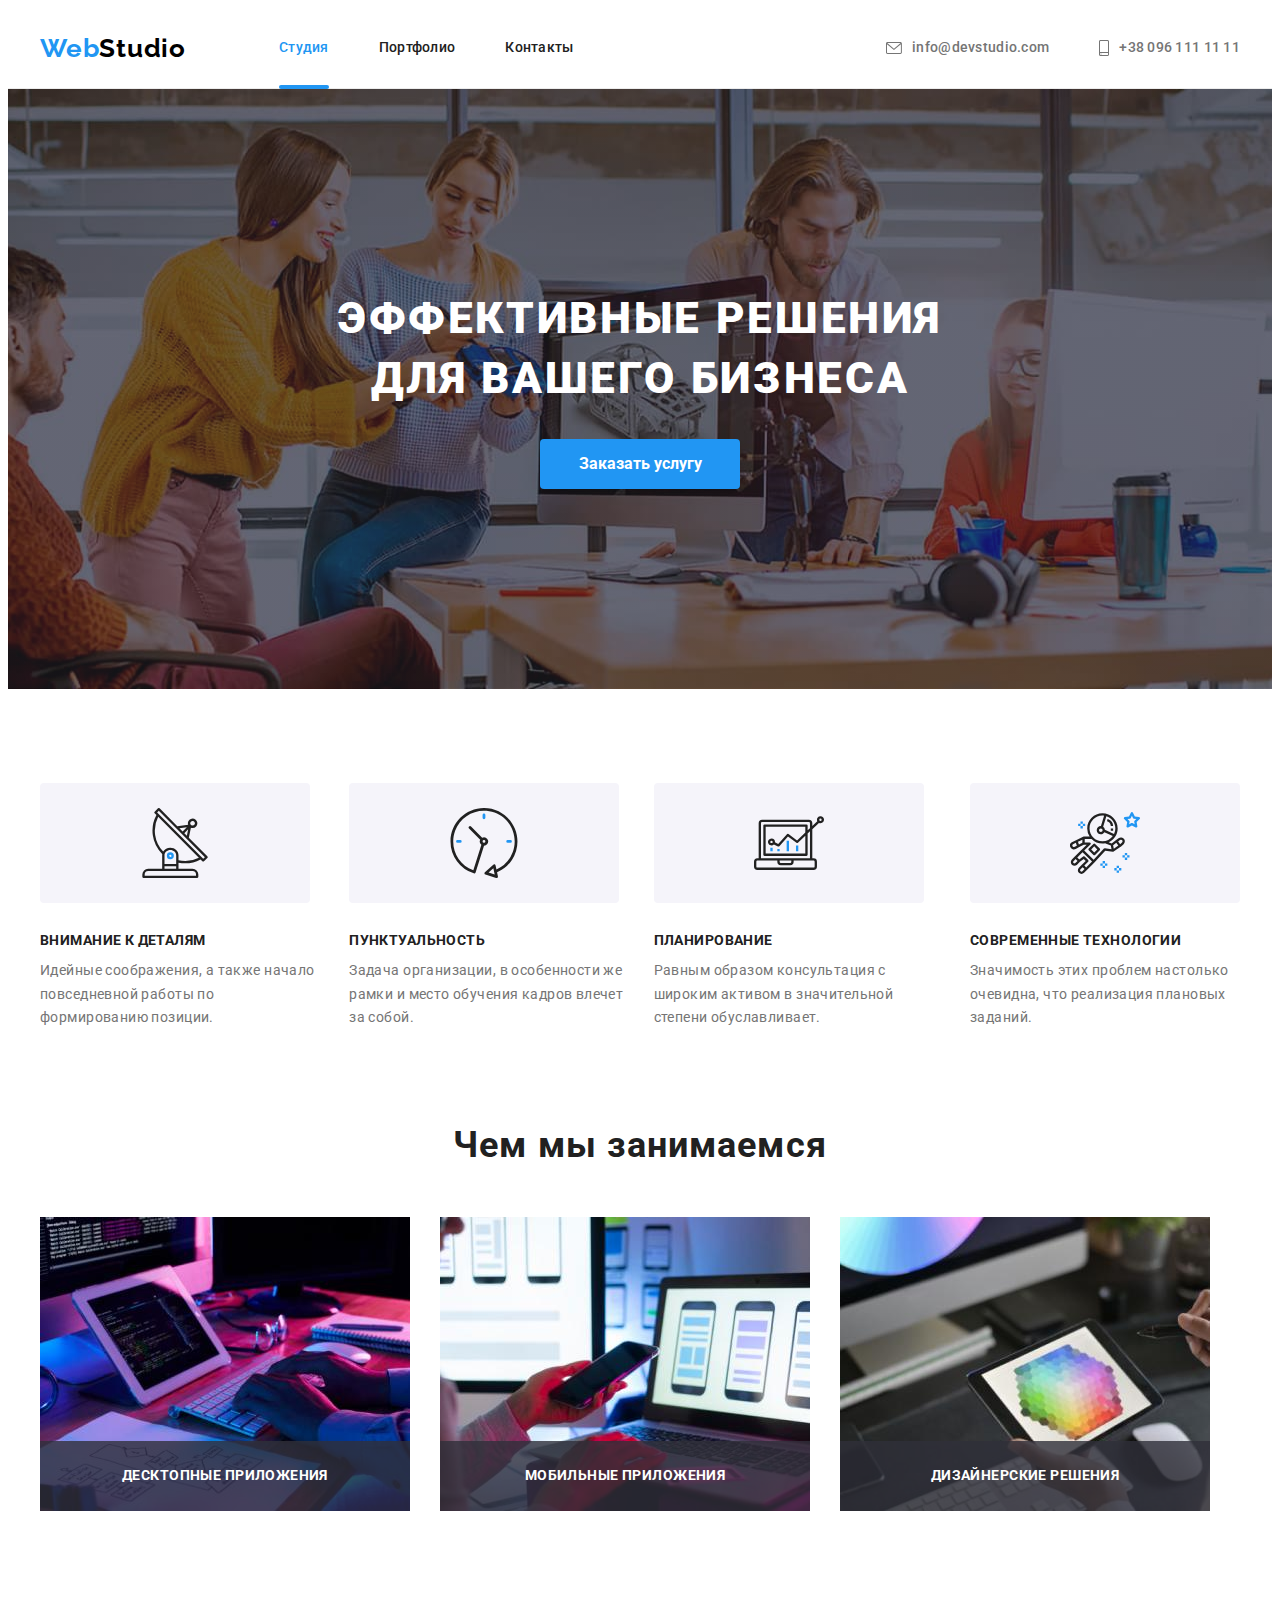
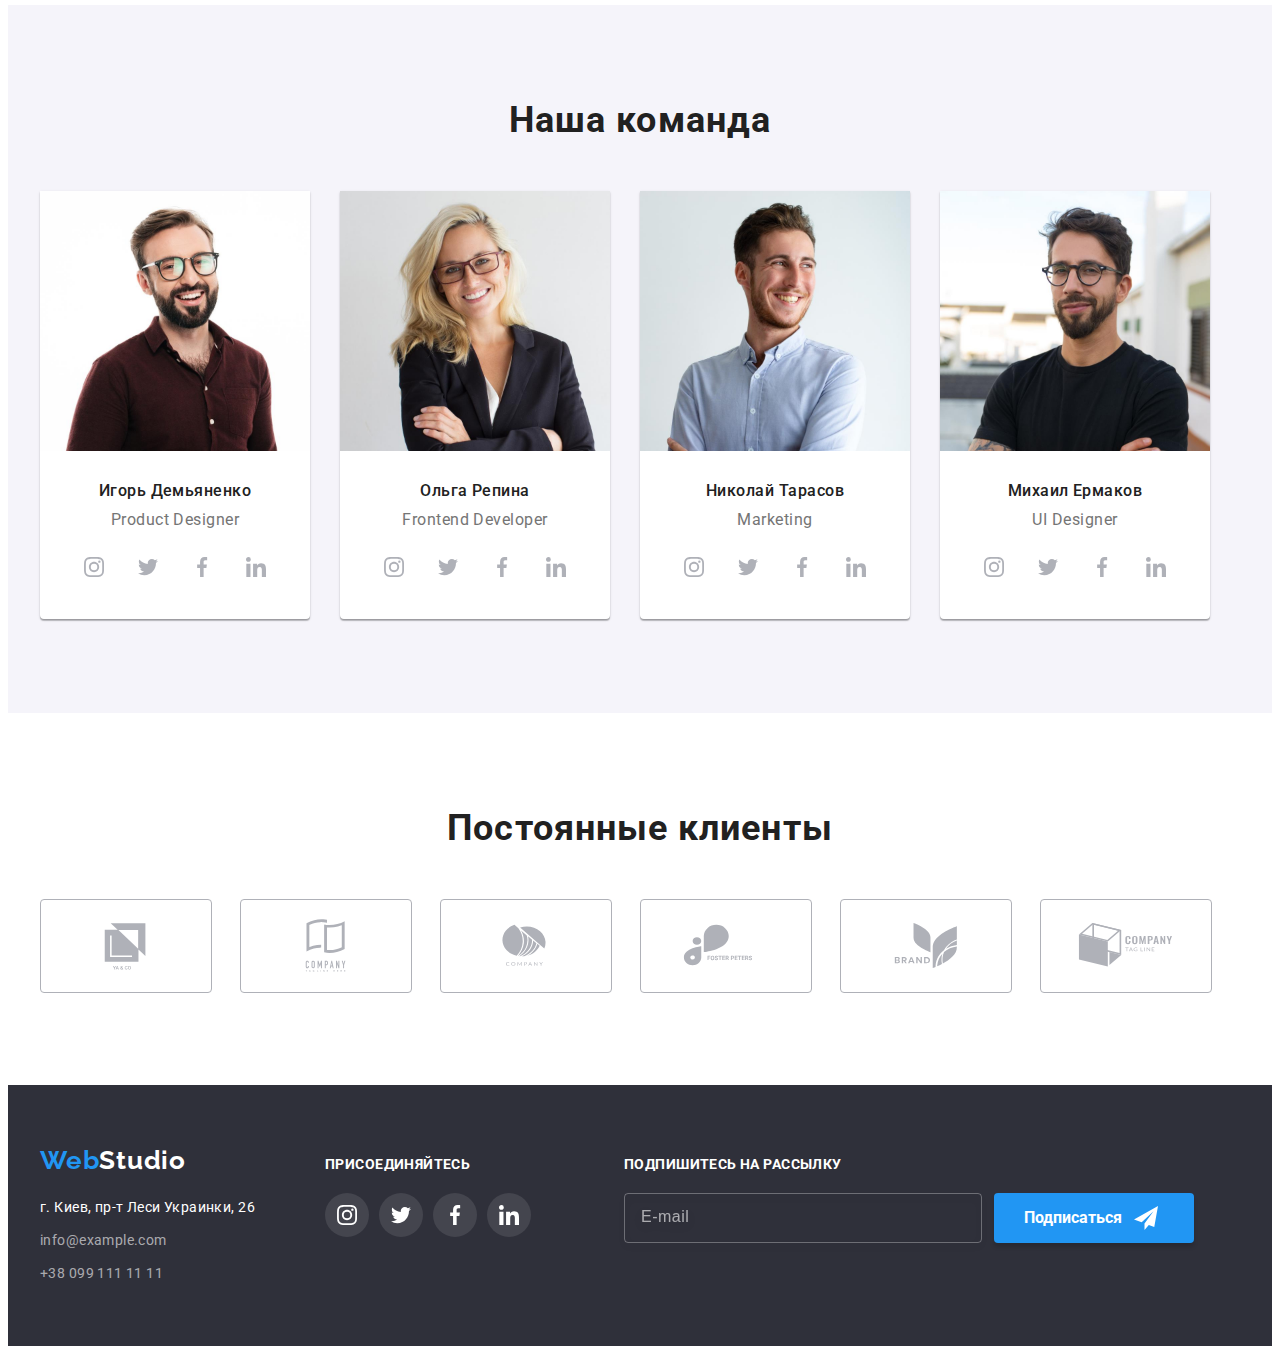
==== index.html @ adb5e0b7 "modal" ====
<!DOCTYPE html>
<html lang="ru">
<head>
    <meta charset="UTF-8">
    <meta http-equiv="X-UA-Compatible" content="IE=edge">
    <meta name="viewport" content="width=, initial-scale=1.0">
    <title>index</title>
    <link rel="preconnect" href="https://fonts.googleapis.com">
<link rel="preconnect" href="https://fonts.gstatic.com" crossorigin>
<link href="https://fonts.googleapis.com/css2?family=Raleway:wght@700&family=Roboto:wght@400;500;700;900&display=swap" rel="stylesheet">
<link rel="stylesheet" href="https://cdnjs.cloudflare.com/ajax/libs/modern-normalize/1.1.0/modern-normalize.min.css"        integrity="sha512-wpPYUAdjBVSE4KJnH1VR1HeZfpl1ub8YT/NKx4PuQ5NmX2tKuGu6U/JRp5y+Y8XG2tV+wKQpNHVUX03MfMFn9Q=="        crossorigin="anonymous" referrerpolicy="no-referrer" />  
<link rel="stylesheet" href="./css/style.css">
</head>
<body>
    <header class="header">
        <div class="container header-container"> 
        <nav class="header-nav">
             <a class="logo" lang="en" href="./index.html"><span class="logo-part">Web</span>Studio</a>
            <ul class="header-list">
                <li class="header-item"> <a href="" class="header-link current">Студия</a></li>
                <li class="header-item"> <a href="./portfolio.html" class="header-link">Портфолио</a></li>
                <li class="header-item"> <a href="" class="header-link">Контакты</a></li>
            </ul>
            </nav>
            <ul class="contact-list">
                <li class="contanct-item"> <a href="mailto:info@devstudio.com" class="header-tel-link">info@devstudio.com
                    <svg class="envelope">
                        <use href="./images/icons.svg#icon-envelope"></use>
                    </svg>
                </a></li>
                <li class="contanct-item"><a href="tel:+380961111111" class="header-tel-link">+38 096 111 11 11
                    <svg class="smartphone">
                        <use href="./images/icons.svg#icon-smartphone"></use>
                    </svg>
                </a></li>
            </ul>
            </div>
        
         </header>
    
    <main>
        <!-- Шапка -->
      
   
        <section class="hero">
            <div class="container">
        <h1 class="hero-title">Эффективные решения для вашего бизнеса</h1>
        <button type="button" class="button" data-modal-open>Заказать услугу</button>
        </div>
    </section>

    <!-- Наши преимущества -->

    <section class="section">
        <div class="container">
        <h2 class="benefits-title visually-hidden">Наши преимущества</h2>
        <ul class="benefits-list">
            <li class="benefits-item"> 
                <a href="" class="benefits-link"><svg class="benefits-svg">
                <use href="./images/icons.svg#icon-antenna"></use>
            </svg></a>
                 
                <h3 class="benefits-title">Внимание к деталям</h3> 
                <p class="benefits-text">Идейные соображения, а также начало повседневной работы по формированию позиции.</p>
            </li>
            <li class="benefits-item"> 
                  <a href="" class="benefits-link"><svg class="benefits-svg">
                <use href="./images/icons.svg#icon-clock"></use>
            </svg></a>
                <h3 class="benefits-title">Пунктуальность</h3> 
                <p  class="benefits-text">Задача организации, в особенности же рамки и место обучения кадров влечет за собой.</p>
            </li>
            <li class="benefits-item"> 
                  <a href="" class="benefits-link"><svg class="benefits-svg">
                <use href="./images/icons.svg#icon-diagram"></use>
            </svg></a>
                <h3 class="benefits-title">Планирование</h3> 
                <p class="benefits-text">Равным образом консультация с широким активом в значительной степени обуславливает.</p>
            </li>
            <li class="benefits-item"> 
                 <a href="" class="benefits-link"><svg class="benefits-svg">
                <use href="./images/icons.svg#icon-astronaut"></use>
            </svg></a>
                <h3 class="benefits-title">Современные технологии</h3>
                 <p class="benefits-text">Значимость этих проблем настолько очевидна, что реализация плановых заданий.</p>
            </li>
        </ul>
        </div>
    </section>

    <!-- Чем мы занимаемся -->

    <section class="section about-section">
        <div class="container">
        <h2 class="about-title">Чем мы занимаемся</h2>
        <ul class="about-list">
            <li class="about-item"> <img src="./images/about-us.jpg" alt="О нас" width="370">
            <div class="about-inf">
                <p class="about-us">Десктопные приложения</p>

            </div>
        </li>
            <li class="about-item"> <img src="./images/about-us-1.jpg" alt="О нас" width="370">
            <div class="about-inf">
                <p class="about-us">Мобильные приложения</p>

            </div>
        </li>
            <li class="about-item"> <img src="./images/about-us-2.jpg" alt="О нас" width="370">
            <div class="about-inf">
                <p class="about-us">Дизайнерские решения</p>

            </div>
        </li>
        </ul>
        </div>

    </section>

    <!-- Наша команда -->
    
    <section class="section person-section">
        <div class="container">
        <h2 class="person-title">Наша команда</h2>
        <ul class="person-list">
            <li class="person-item"> <img src="./images/product-designer.jpg" alt="Product Designer" width="270">
               <div class="person"> <h3 class="person-short-title">Игорь Демьяненко</h3>
                <p class="person-text" lang="en">Product Designer</p> 
            <ul class="person-social-list">

                <li class="social-item">
                    <a href="" class="person-link soc-link">
                        <svg class="person-svg">
                            <use href="./images/icons.svg#icon-instagram">

                            </use>
                        </svg>
                    </a>
                    
                </li>
                <li class="social-item">
                    <a href="" class="person-link soc-link">
                        <svg class="person-svg">
                            <use href="./images/icons.svg#icon-twitter">

                            </use>
                        </svg>
                    </a>
                    
                </li>
                <li class="social-item">
                    <a href="" class="person-link soc-link">
                        <svg class="person-svg">
                            <use href="./images/icons.svg#icon-facebook">

                            </use>
                        </svg>
                    </a>
                    
                </li>
                <li class="social-item">
                    <a href="" class="person-link soc-link">
                        <svg class="person-svg">
                            <use href="./images/icons.svg#icon-linkedin">

                            </use>
                        </svg>
                    </a>
                    
                </li>
                
            </ul></div>
            </li>

            <li class="person-item"> <img src="./images/frontend-developer.jpg" alt="Frontend Developer" width="270"> 
            <div class="person"><h3 class="person-short-title">Ольга Репина</h3> 
            <p class="person-text" lang="en">Frontend Developer</p>
        <ul class="person-social-list">

                <li class="social-item">
                    <a href="" class="person-link soc-link">
                        <svg class="person-svg">
                            <use href="./images/icons.svg#icon-instagram">

                            </use>
                        </svg>
                    </a>
                    
                </li>
                <li class="social-item">
                    <a href="" class="person-link soc-link">
                        <svg class="person-svg">
                            <use href="./images/icons.svg#icon-twitter">

                            </use>
                        </svg>
                    </a>
                    
                </li>
                <li class="social-item">
                    <a href="" class="person-link soc-link">
                        <svg class="person-svg">
                            <use href="./images/icons.svg#icon-facebook">

                            </use>
                        </svg>
                    </a>
                    
                </li>
                <li class="social-item">
                    <a href="" class="person-link soc-link">
                        <svg class="person-svg">
                            <use href="./images/icons.svg#icon-linkedin">

                            </use>
                        </svg>
                    </a>
                    
                </li>
                
            </ul> </div>
        </li>

            <li class="person-item"> <img src="./images/marketing.jpg" alt="Marketing" width="270"> 
            <div class="person"><h3 class="person-short-title">Николай Тарасов</h3> 
            <p class="person-text" lang="en">Marketing</p>
        <ul class="person-social-list">

                <li class="social-item">
                    <a href="" class="person-link soc-link">
                        <svg class="person-svg">
                            <use href="./images/icons.svg#icon-instagram">

                            </use>
                        </svg>
                    </a>
                    
                </li>
                <li class="social-item">
                    <a href="" class="person-link soc-link">
                        <svg class="person-svg">
                            <use href="./images/icons.svg#icon-twitter">

                            </use>
                        </svg>
                    </a>
                    
                </li>
                <li class="social-item">
                    <a href="" class="person-link soc-link">
                        <svg class="person-svg">
                            <use href="./images/icons.svg#icon-facebook">

                            </use>
                        </svg>
                    </a>
                    
                </li>
                <li class="social-item">
                    <a href="" class="person-link soc-link">
                        <svg class="person-svg">
                            <use href="./images/icons.svg#icon-linkedin">

                            </use>
                        </svg>
                    </a>
                    
                </li>
                
            </ul> </div>
        </li>

            <li class="person-item"> <img src="./images/ui-designer.jpg" alt="UI Designer" width="270"> 
            <div class="person"><h3 class="person-short-title">Михаил Ермаков</h3> 
            <p class="person-text" lang="en">UI Designer</p>
        <ul class="person-social-list">

                <li class="social-item">
                    <a href="" class="person-link soc-link">
                        <svg class="person-svg">
                            <use href="./images/icons.svg#icon-instagram">

                            </use>
                        </svg>
                    </a>
                    
                </li>
                <li class="social-item">
                    <a href="" class="person-link soc-link">
                        <svg class="person-svg">
                            <use href="./images/icons.svg#icon-twitter">

                            </use>
                        </svg>
                    </a>
                    
                </li>
                <li class="social-item">
                    <a href="" class="person-link soc-link">
                        <svg class="person-svg">
                            <use href="./images/icons.svg#icon-facebook">

                            </use>
                        </svg>
                    </a>
                    
                </li>
                <li class="social-item">
                    <a href="" class="person-link soc-link">
                        <svg class="person-svg">
                            <use href="./images/icons.svg#icon-linkedin">

                            </use>
                        </svg>
                    </a>
                    
                </li>
                
            </ul> </div>
        </li>
        </ul>
        </div>
    </section>

    <section class="section">
        <div class="container">
            <h2 class="clients">Постоянные клиенты</h2>
            <ul class="clients-item">
                <li class="clients-list">
                    <a href="" class="clients-link">
                        <svg class="clients-svg">
                            <use href="./images/icons.svg#icon-yaco"></use>
                        </svg>
                    </a>
                </li>
                <li class="clients-list">
                    <a href="" class="clients-link">
                        <svg class="clients-svg">
                            <use href="./images/icons.svg#icon-tagline"></use>
                        </svg>
                    </a>
                </li>
                <li class="clients-list">
                    <a href="" class="clients-link">
                        <svg class="clients-svg">
                            <use href="./images/icons.svg#icon-company"></use>
                        </svg>
                    </a>
                </li>
                <li class="clients-list">
                    <a href="" class="clients-link">
                        <svg class="clients-svg">
                            <use href="./images/icons.svg#icon-foster"></use>
                        </svg>
                    </a>
                </li>
                <li class="clients-list">
                    <a href="" class="clients-link">
                        <svg class="clients-svg">
                            <use href="./images/icons.svg#icon-brand"></use>
                        </svg>
                    </a>
                </li>
                <li class="clients-list">
                    <a href="" class="clients-link">
                        <svg class="clients-svg">
                            <use href="./images/icons.svg#icon-tag"></use>
                        </svg>
                    </a>
                </li>
            </ul>
        </div>

    </section>
    
    </main>

    <!-- Подвал -->
    <footer class="futer-container">
        <div class="container footer">
            <div>
        <a  class="footer-logo" lang="en" href="./index.html"><span class="logo-part">Web</span>Studio</a>
        <address>
        <ul class="footer-list">
            <li class="footer-item"><a class="footer-link"  href="https://goo.gl/maps/SvThSGCtMQvm39Th7" target="_blank" rel="noopener noreferrer"><span class="address-link"> г. Киев, пр-т Леси Украинки, 26 </span></a> </li>
            <li class="footer-item"><a class="footer-link" href="mailto:info@example.com"> info@example.com</a></li>
            <li class="footer-item"><a class="footer-link" href="tel:+380991111111">+38 099 111 11 11</a></li>
        </ul>
        </address>
        </div>
        <div class="footer-block">
        <h2 class="footer-title">присоединяйтесь</h2>
        <ul class="footer-soc">
            <li class="social-item">
                    <a href="" class="footer-soc-link soc-link">
                        <svg class="footer-svg">
                            <use href="./images/icons.svg#icon-instagram">

                            </use>
                        </svg>
                    </a>
                    
                </li>
                <li class="social-item">
                    <a href="" class="footer-soc-link soc-link">
                        <svg class="footer-svg">
                            <use href="./images/icons.svg#icon-twitter">

                            </use>
                        </svg>
                    </a>
                    
                </li>
                <li class="social-item">
                    <a href="" class="footer-soc-link soc-link">
                        <svg class="footer-svg">
                            <use href="./images/icons.svg#icon-facebook">

                            </use>
                        </svg>
                    </a>
                    
                </li>
                <li class="social-item">
                    <a href="" class="footer-soc-link soc-link">
                        <svg class="footer-svg">
                            <use href="./images/icons.svg#icon-linkedin">

                            </use>
                        </svg>
                    </a>
                    
                </li>
                
            </ul>
        </div>
            
            <form action="#" class="footer-form">
               
                <h3 class="footer-title">Подпишитесь на рассылку</h3>
                
            <div class="subscribe">
                <input type="email" name="email" placeholder="E-mail" class="subscribe-input">
        
            <button type="submit" class="button subscribe-btn">Подписаться
                <svg class="subscribe-svg">
                    <use href="images/icons.svg#icon-send"></use>
                </svg>
            </button></div>
            
            
            </form>
        
    </div>
          
    </footer>

    <div class="backdrop is-hidden" data-modal>
        <div class="modal">
            <button class="modal-button" data-modal-close> 
                <svg width="18" height="18">
                    <use href="./images/icons.svg#icon-close-black"></use>
                </svg>
            </button>

        <form action="#" class="form">

            <b class="modal-title">Оставьте свои данные, мы вам перезвоним</b>

            <div class="form-field">
                <label for="name" class="modal-lable">Имя</label>
                <div class="modal-svg">
            <input type="text" name="name" id="name" class="modal-input">
                <svg class="modal-svg-icon" width="18" heigth="18">
                    <use href="./images/icons.svg#person-black"></use>
                </svg>
                </div>

        </div>

            <div class="form-field">
                <label for="tel" class="modal-lable">Телефон</label>
                 <div class="modal-svg">
            <input type="tel" name="tel" id="tel" class="modal-input">
            <svg class="modal-svg-icon" width="18" heigth="18">
                    <use href="./images/icons.svg#phone-black"></use>
                    
                </svg>
                </div>
            
        </div>

            <div class="form-field">
                <label for="email" class="modal-lable">Почта</label>
                 <div class="modal-svg">
            <input type="email" name="email" id="email" class="modal-input">
            <svg class="modal-svg-icon" width="18" heigth="18">
                    <use href="./images/icons.svg#email-black"></use>
                </svg>
                </div>
        </div>

            <div class="form-field">
                <label for="comment" class="modal-lable">Комментарий</label>
            <textarea name="comment" id="comment" class="modal-input comment" placeholder="Введите текст"></textarea>
        </div>
            
            <div>
                 <input type="checkbox" name="agreement" id="agreement"  class="checkbox  visually-hidden">
            <label for="agreement" class="agreement"> <span><svg class="check-icon" width="15" heigth="16">
                <use href="./images/icons.svg#icon-check"></use>
            </svg></span> Соглашаюсь с рассылкой и принимаю <a href="" class="modal-link"> Условия договора</a></label>
            </div>

            <button type="submit" class="button modal-btn">Отправить</button>

        </form>

        </div>

    </div>
    <script src="./js/modal.js"></script>
</body>
</html>
---- css/style.css ----
:root {
    --primary-text-color: #757575;
    --title-color: #212121;
    --nav-color: #212121;
    --accent-color:#2196F3;
    --button-alt-color:#F5F4FA;
    --border-color:#ECECEC;
    --social-color:#afb1b8;
    
}
body {
    color: var(--primary-text-color);
    font-family: Roboto,sans-serif;
}
ul {
    list-style: none;
    margin: 0;
    padding: 0;
}

h1,
h2,
h3,
p {
    margin: 0;
}

a {
    text-decoration: none;
}

img {
    display: block;
    max-width: 100%;
    height: auto;
}

.container {
    width: 1200px;
    padding-left: 15px;
    padding-right: 15px;
    margin: 0 auto;
}

.visually-hidden {
    position: absolute;
    white-space: nowrap;
    width: 1px;
    height: 1px;
    overflow: hidden;
    border: 0;
    padding: 0;
    clip: rect(0 0 0 0);
    clip-path: inset(50%);
    margin: -1px;
}



/* header */

header {
    border-bottom: 1px solid var(--border-color);
}

.logo {
    font-family: Raleway;
     font-weight: 700;
     font-size: 26px;
     line-height: 1.19;
     letter-spacing: 0.03em;
     color: #000000;
}

.logo-part {
    color: #2196F3;
}

.logo {
    margin-right: 93px;
}

.header-item {
    margin-right: 50px;
}

.header-item:last-child {
    margin-right: 0;
}

.contanct-item {
    margin-right: 50px;
}

.contanct-item:last-child {
    margin-right: 0;
}

.header-link {
    display: block;
    padding-top: 32px;
    padding-bottom: 32px;

    font-weight: 500;
    font-size: 14px;
    line-height: 1.14;
    letter-spacing: 0.02em;
    color: var(--nav-color);
    transition: color 250ms cubic-bezier(0.4, 0, 0.2, 1);
    position: relative;
     
}

.header-link:focus,
.header-link:hover {
    color: var(--accent-color);
}


.header-tel-link{
    padding-top: 32px;
    padding-bottom: 32px;
  
    font-weight: 500;
    font-size: 14px;
    line-height: 1.14;
    letter-spacing: 0.02em;
    color: var(--primary-text-color);
    flex-direction: row-reverse;
    display: flex;
    align-items: center;
    transition: color 250ms cubic-bezier(0.4, 0, 0.2, 1);
}

.header-tel-link:focus,
.header-tel-link:hover {
    color: var(--accent-color);
}

.envelope {
    width: 16px;
    height: 12px;
    margin-right: 10px;
    fill: currentColor;
}

.smartphone {
    width: 10px;
    height: 16px;
    margin-right: 10px;
    fill: currentColor;
}



.current {
    color: var(--accent-color);
}

.current::after {
    content: "";
    width: 100%;
    height: 4px;
    background-color: var(--accent-color);
    position: absolute;
    border-radius: 2px;
    bottom: -1px;
    left: 0;

}

.header-nav {
    display: flex;
    align-items: center;
}

.header-list {
    display: flex;
}

.contact-list {
    display: flex;
    margin-left: auto;
}

.header-contact {
    margin-left: auto;
}

.header-container {
    align-items: center;
    display: flex;

}

.envelope {
    width: 16px;
    height: 12px;
    margin-right: 10px;
}



/* шапка */

.hero {

    padding: 200px 0;
    text-align: center;
    max-width: 1600px;
    margin-left: auto;
    margin-right: auto;
    background-color: #C4C4C4;
    background-image: linear-gradient(rgba(47, 48, 58, 0.4), 
    rgba(47, 48, 58, 0.4)), 
    url(../images/hero.jpg);
    background-repeat: no-repeat;
    background-position: center;
    background-size: cover;


}


.hero-title {
    margin-bottom: 30px;
    text-align: center;
    width: 696px;
    margin-right: auto;
    margin-left: auto;
    

    font-weight: 900;
    font-size: 44px;
    line-height: 1.36;
    letter-spacing: 0.06em;
    color: #FFFFFF;
    text-transform: uppercase;
    
}

.button {
    min-width: 200px;
    height: 50px;
    padding: 10px 30px;
    border: #2196F3;
    border-radius: 4px;
    cursor: pointer;

    font-family: inherit;
    font-weight: 700;
    font-size: 16px;
    line-height: 1.88;
    color: #FFFFFF;
    background-color: var(--accent-color);
   box-shadow: 0px 4px 4px rgba(0, 0, 0, 0.15);
}


/* Наши преимущества */

.benefits-title {
    margin-bottom: 10px;
    
    font-weight: 700;
    font-size: 14px;
    line-height: 1.14;
    letter-spacing: 0.03em;
    text-transform: uppercase;
    color: var(--title-color);
}

.benefits-text {
    
    font-size: 14px;
    line-height: 1.71;
    letter-spacing: 0.03em;
    color: var(--primary-text-color);
}

.section {
    padding-top: 94px;
    padding-bottom: 94px;
   
}

.benefits-list{
    display: flex;
}

.benefits-item {
    
    margin-right: 30px;
}

.benefits-item:last-child {
    margin-right: 0;
}

.benefits-link {
    width: 270px;
    height: 120px;
    background: #F5F4FA;
    border-radius: 4px;
    display: flex;
    align-items: center;
    justify-content: center;
    margin-bottom: 30px;
}

.benefits-svg {
    width: 70px;
    height: 70px;
}

.benefits-bk {
    width: 270px;
    height: 120px;
    background: #F5F4FA;
    border-radius: 4px;
}

 /* Чем мы занимаемся  */

 .about-list {
     display: flex;
 }

 .about-item {
   
     margin-right: 30px;
     position: relative;
 }

 .about-item:last-child {
     margin-right: 0;
 }

 .about-title {
     text-align: center;
     margin-bottom: 50px;
     margin-top: 0;
     
     font-weight: 700;
     font-size: 36px;
     line-height: 1.17;
     letter-spacing: 0.03em;
     color: var(--title-color);
 }


 .about-section {
     padding-top: 0;
 }

 .about-us {
     font-weight: 700;
     font-size: 14px;
     line-height: 1.14;
     letter-spacing: 0.03em;
     text-transform: uppercase;
     color: #FFFFFF;
 }

.about-inf {
    background-color: rgba(47, 48, 58, 0.8);
    position: absolute;
    height: 70px;
    width: 100%;
    align-items: center;
    justify-content: center;
    display: flex;
    bottom: 0;
    left: 0;

}
 

 /* Наша команда */

 .person {
     padding-bottom: 30px;
     padding-top: 30px;
    
 }

 .person-section {
     background: #F5F4FA;
    
 }
 
 .person-list {
     display: flex;
    

 }

 .person-item {
     margin-right: 30px;
      box-shadow: 0px 1px 3px rgba(0, 0, 0, 0.12),
      0px 1px 1px rgba(0, 0, 0, 0.14),
      0px 2px 1px rgba(0, 0, 0, 0.2);
      border-radius: 0px 0px 4px 4px;
      background-color: #FFFFFF;
 }

 .person-item:last-child {
     margin-right: 0;
 }

 .person-title{
     text-align: center;
     margin-bottom: 50px;
     margin-top: 0;
     

     font-weight: 700;
     font-size: 36px;
     line-height: 1.17;
     letter-spacing: 0.03em;
     color: var(--title-color);
 }

 .person-short-title {
      text-align: center;
      margin-bottom: 10px;

     font-weight: 500;
     font-size: 16px;
     line-height: 1.19;
     letter-spacing: 0.03em;
     color: var(--title-color);
 }

 .person-text {
     text-align: center;

     font-size: 16px;
     line-height: 1.19; 
     letter-spacing: 0.03em;
     margin-bottom: 16px;

 }

 .social-item {
     width: 44px;
     height: 44px;
     
 }

 .social-item + .social-item {
     margin-left: 10px;
 }

 .soc-link {
      width: 100%;
      height: 100%;
      border-radius: 50%;
      display: flex;
      align-items: center;
      justify-content: center;
      

 }
 .person-link {
    
     background-color: #FFFFFF;
     fill: var(--social-color);
        
 }

 .person-link:hover,
 .person-link:focus {
     background-color: var(--accent-color);
 }
  .person-link:hover .person-svg,
  .person-link:focus .person-svg {
     fill: #FFFFFF;
 }

 .person-social-list {
     display: flex;
     justify-content: center;
 }
 .person-svg {
     transition: fill 250ms cubic-bezier(0.4, 0, 0.2, 1),
     background-color 250ms cubic-bezier(0.4, 0, 0.2, 1);
     width: 20px;
     height: 20px;
 }

 /* Кнопки 2 страницы */

 .projeсts-button {
     border: transparent;
     padding: 6px 22px;
     border-radius: 4px;
     cursor: pointer;

     font-family: inherit;
     font-weight: 500;
     font-size: 16px;
     line-height: 1.62;
     letter-spacing: 0.03em;
     color: var(--nav-color);
     background: #F5F4FA;
     transition: color 250ms cubic-bezier(0.4, 0, 0.2, 1),
     background-color 250ms cubic-bezier(0.4, 0, 0.2, 1),
     box-shadow 250ms cubic-bezier(0.4, 0, 0.2, 1);
 }

 .projeсts-button:focus,
 .projeсts-button:hover {
     color: #FFFFFF;
     background-color: var(--accent-color);
     box-shadow: 0px 3px 1px rgba(0, 0, 0, 0.1),
     0px 1px 2px rgba(0, 0, 0, 0.08),
     0px 2px 2px rgba(0, 0, 0, 0.12);

 }

 .projeсts-list {
     display: flex;
     justify-content: center;
     margin-bottom: 50px;
 }

 .projects-item {
     display: block;
     margin-right: 8px;
     
 }

 .projects-item:last-child {
     margin-right: 0;
 }



 /* Примеры работ*/

 .examples {
     display: flex;
     padding-top: 94px;
     padding-bottom: 94px;

 }


 .examples-title {
     margin-bottom: 4px;
     margin-top: 0;

     font-weight: 700;
     font-size: 18px;
     line-height: 2;
     letter-spacing: 0.06em;
     color: var(--title-color);

 }

 .examples-text {
     margin-top: 0;
     margin-bottom: 0;
     font-size: 16px;
     line-height: 1.87;
     letter-spacing: 0.03em;
     color: var(--primary-text-color);

 }

 .examples-list {
     display: flex;
     flex-wrap: wrap;
     margin-right: -30px;
     margin-bottom: -30px;
     
 }

 .examples-item {
     flex-basis: calc(100% / 3 - 30px);
    margin-right: 30px;
    margin-bottom: 30px;
    
 }

 .examples-item:hover .examples-overlay{
     transform: translateY(0);
 }
.examples-link:focus .examples-overlay {
      transform: translateY(0);
      }


 .examples-link {
     display: block;
      transition: box-shadow 250ms cubic-bezier(0.4, 0, 0.2, 1);
 }

 .examples-link:hover,
 .examples-link:focus {
     box-shadow: 0px 1px 1px rgba(0, 0, 0, 0.12),
     0px 4px 4px rgba(0, 0, 0, 0.06),
     1px 4px 6px rgba(0, 0, 0, 0.16);
 }
 .examples-card {
     padding-left: 24px;
     padding-right: 24px;
     padding-top: 20px;
     padding-bottom: 20px;
     border-left: 1px solid var(--border-color);
     border-bottom: 1px solid var(--border-color);
     border-right: 1px solid var(--border-color);
 }

 .examples-link-overlay {
     position: relative;
     overflow: hidden;

 }


 .examples-overlay {
     font-weight: 400;
     font-size: 18px;
     line-height: 1.56;
     letter-spacing: 0.03em;
     color: #FFFFFF;
     background-color: rgba(33, 150, 243, 0.9);
     padding: 63px 24px;
     position: absolute;
     left: 0;
     top: 0;
     height: 100%;
     transform: translateY(100%);
     transition: transform 250ms cubic-bezier(0.4, 0, 0.2, 1);

 }

 /* постоянные клиенты */

.clients {
    font-weight: 700;
    font-size: 36px;
    line-height: 1.17;
    text-align: center;
    letter-spacing: 0.03em;
    color: var(--title-color);
    margin-bottom: 50px;

}

.clients-item {
    display: flex;
}

.clients-svg{
    width: 106px;
    height: 60px;
    fill: var(--social-color);
    transition: fill 250ms cubic-bezier(0.4, 0, 0.2, 1);

}

.clients-list {
    width: 170px;
    height: 92px;
    margin-right: 30px;
}

.clients-list:last-child {
    margin-right: 0;
}

.clients-link {
width: 100%;
height: 100%;
border: 1px solid #AFB1B8;
border-radius: 4px;
display: flex;
align-items: center;
justify-content: center;
transition: border 250ms cubic-bezier(0.4, 0, 0.2, 1);

}


.clients-link:hover,
.clients-link:focus {
    border: 1px solid var(--accent-color);
}

.clients-link:hover .clients-svg,
.clients-link:focus .clients-svg {
    fill: var(--accent-color);
}

 /* footer */

 .futer-container {
     padding-top: 60px;
     padding-bottom: 60px;
    background-color: #2F303A;
    max-width: 1630px;
    margin-left: auto;
    margin-right: auto;
   
    
 }


 .footer-link {
    font-style: normal;
    font-size: 14px;
    line-height: 1.71;
    letter-spacing: 0.03em;
    color: rgba(255, 255, 255, 0.6);
   
 }

 .footer-soc-link {
     background: rgba(255, 255, 255, 0.1);
     fill: #FFFFFF;
     transition: background-color 250ms cubic-bezier(0.4, 0, 0.2, 1);
 }

  .footer-soc-link:hover,
   .footer-soc-link:focus {
       background: var(--accent-color);
   }

 .footer-svg {
     width: 20px;
     height: 20px;
 }

 .footer{
     display: flex;
     align-items: baseline;
 }

 .footer-block {
     margin-left: 70px;
     margin-right: 93px;
 }

 .footer-item {
     margin-bottom: 9px;
 }

 .footer-item:last-child {
     margin-bottom: 0;
 }

 .footer-logo {
     display: block;
     margin-bottom: 20px;
     
 }

 .footer-logo {
     font-family: Raleway;
     font-weight: 700;
     font-size: 26px;
     line-height: 1.19;
     letter-spacing: 0.03em;
     color: #FFFFFF;
 }

 .address-link {
     color: #FFFFFF;
 }

 .footer-soc {
     display: flex;
 }

 .footer-title {
     font-weight: 700;
     font-size: 14px;
     line-height: 1.14;
     letter-spacing: 0.03em;
     text-transform: uppercase;
     color: #FFFFFF;
     margin-bottom: 20px;
 }

 
 .subscribe-input {
    
     width: 358px;
     height: 50px;
     background-color: transparent;
     border: 1px solid rgba(255, 255, 255, 0.3);
     box-sizing: border-box;
     filter: drop-shadow(0px 4px 4px rgba(0, 0, 0, 0.15));
     border-radius: 4px;
     padding: 15px 16px;
     margin-right: 12px;

 }
 

 .subscribe-input::placeholder {
     font-size: 16px;
     line-height: 1.25;
     display: flex;
     align-items: center;
     letter-spacing: 0.03em;
     color: rgba(255, 255, 255, 0.6);
 }

 
 .subscribe-svg {
     width: 24px;
     height: 24px;
     margin-left: 12px;
     
 }
 .subscribe-btn {
     display: flex;
     align-items: center;
 }
 
 .subscribe {
     display: flex;
 }
 

 /* модальное окно */
 
 .backdrop {
     width: 100vw;
     height: 100vh;
     background-color: rgba(0, 0, 0, 0.2);
     position: fixed;
     top: 0;
     left: 0;
     opacity: 1;
     transition: 1250ms cubic-bezier(0.4, 0, 0.2, 1);
     
 }
 
 .backdrop.is-hidden {
     opacity: 0;
     pointer-events: none;

 }
.backdrop.is-hidden .modal {
    transform: translate(-50%, -50%) scale(0.5);


}
 .modal {
     width: 528px;
     height: 581px;
     background: #FFFFFF;
     box-shadow: 0px 1px 3px rgba(0, 0, 0, 0.12),
     0px 1px 1px rgba(0, 0, 0, 0.14),
     0px 2px 1px rgba(0, 0, 0, 0.2);
     border-radius: 4px;
     position: absolute;
     top: 50%;
     left: 50%;
     transform: translate(-50%, -50%) scale(1);
     transition: transform 250ms cubic-bezier(0.4, 0, 0.2, 1);
 }


 .modal-button {
     position: absolute;
     top: 8px;
     right: 8px;
     width: 30px;
     height: 30px;
     background: transparent;
     border: 1px solid rgba(0, 0, 0, 0.1);
     border-radius: 50%;
     justify-content: center;
     align-items: center;
     margin-left: auto;
     margin-right: auto;
     transition: tra 250ms cubic-bezier(0.4, 0, 0.2, 1);

 }
 .modal-button:focus, 
 .modal-button :hover{
     fill: var(--accent-color);

 }

 .is-hidden {
     visibility: hidden;
     opacity: 0;
     pointer-events: none;
 }

 .form {
     padding: 40px;
     background: #FFFFFF;
    
 }
 
.form-field {
    display: flex;
    flex-direction: column;
    
    
}

.modal-title {
    display: block;
    font-weight: 700;
    font-size: 20px;
    line-height: 1.15;
    text-align: center;
    letter-spacing: 0.03em;
    color: var(--title-color);
    margin-bottom: 12px;
}

.modal-input {
    width: 100%;
   height: 40px;
   padding: 12px 42px;
   border: 1px solid rgba(33, 33, 33, 0.2);
   outline: none;
   box-sizing: border-box;
   border-radius: 4px;
   margin-bottom: 10px;
   transition: border-color 250ms cubic-bezier(0.4, 0, 0.2, 1);
}

.modal-input::placeholder {
    font-size: 12px;
    line-height: 1.17;
    letter-spacing: 0.01em;
    color: rgba(117, 117, 117, 0.5);
}

.modal-input:focus {
    border-color: var(--accent-color);
}
.modal-input:focus+.modal-svg-icon {
    fill: var(--accent-color);
}
.comment {
    height: 120px;
    padding: 12px 16px;
    resize: none;
    margin-bottom: 20px;

}

.modal-lable {
    display: inline-block;
    font-size: 12px;
    line-height: 1.17;
    letter-spacing: 0.01em;
    color: var(--primary-text-color);
    margin-bottom: 4px;
    position: relative;

}

.modal-btn {
    display: block;
    margin-left: auto;
    margin-right: auto;
}

.modal-svg {
    position: relative;
}

.modal-svg-icon {
    position: absolute;
    display: inline-block;
    top: 50%;
    left: 12px;
    transform: translateY(-50%);
    transition: fill 250ms cubic-bezier(0.4, 0, 0.2, 1);
}

.modal-link {
    color: var(--accent-color);
    text-decoration-skip-ink: none;
    font-size: 14px;
    line-height: 1.71;
    letter-spacing: 00.03em;
}

.agreement {
    
    font-size: 14px;
    line-height: 1.71;
    letter-spacing: 0.03em;
    color: var(--primary-text-color);
    justify-content: center;
    margin-bottom: 30px;
    display: flex;
    align-items: baseline;
    

}

.agreement span {
    width: 16px;
    height: 15px;
    border: 2px solid #212121;
    border-radius: 2px;
    display: flex;
    margin-right: 7px;

}

.check-icon {
    fill: #FFFFFF;
}

.checkbox:checked + .agreement span {
    background-color: var(--accent-color);
    border: none;
}
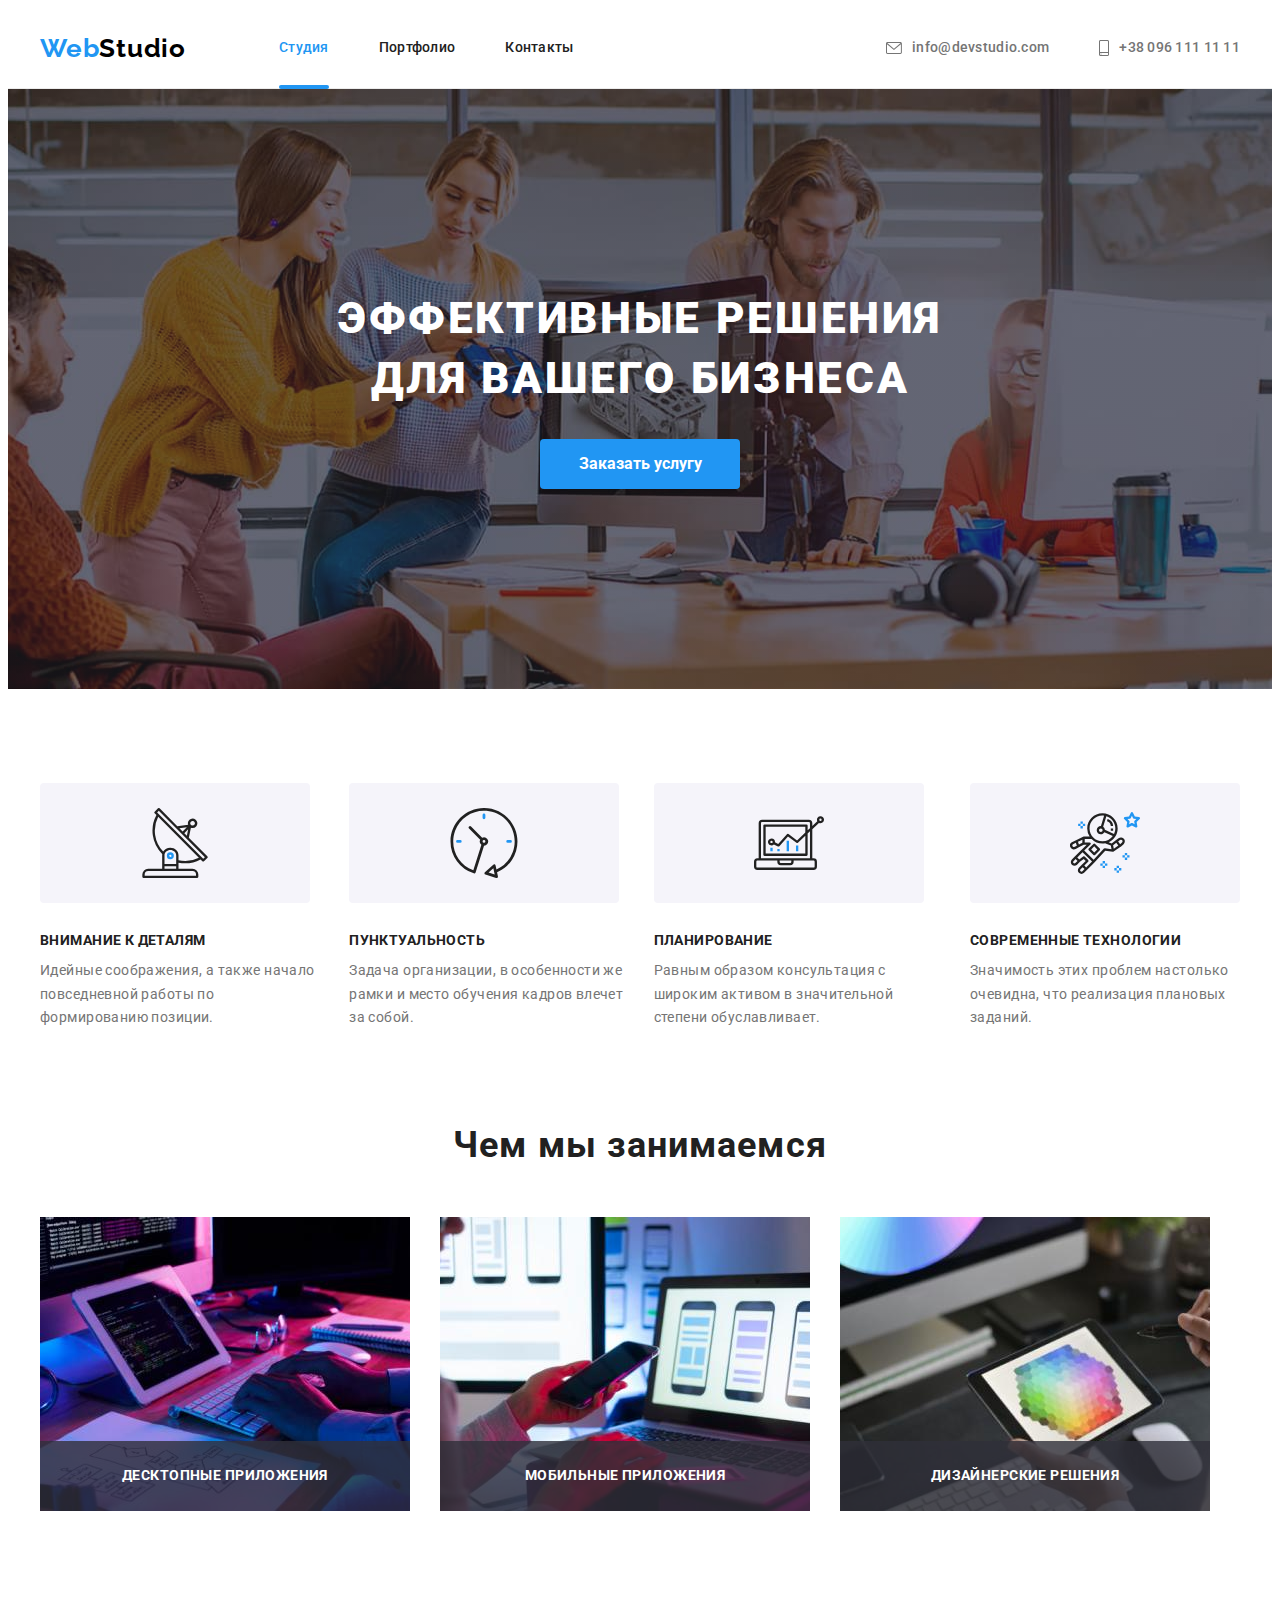
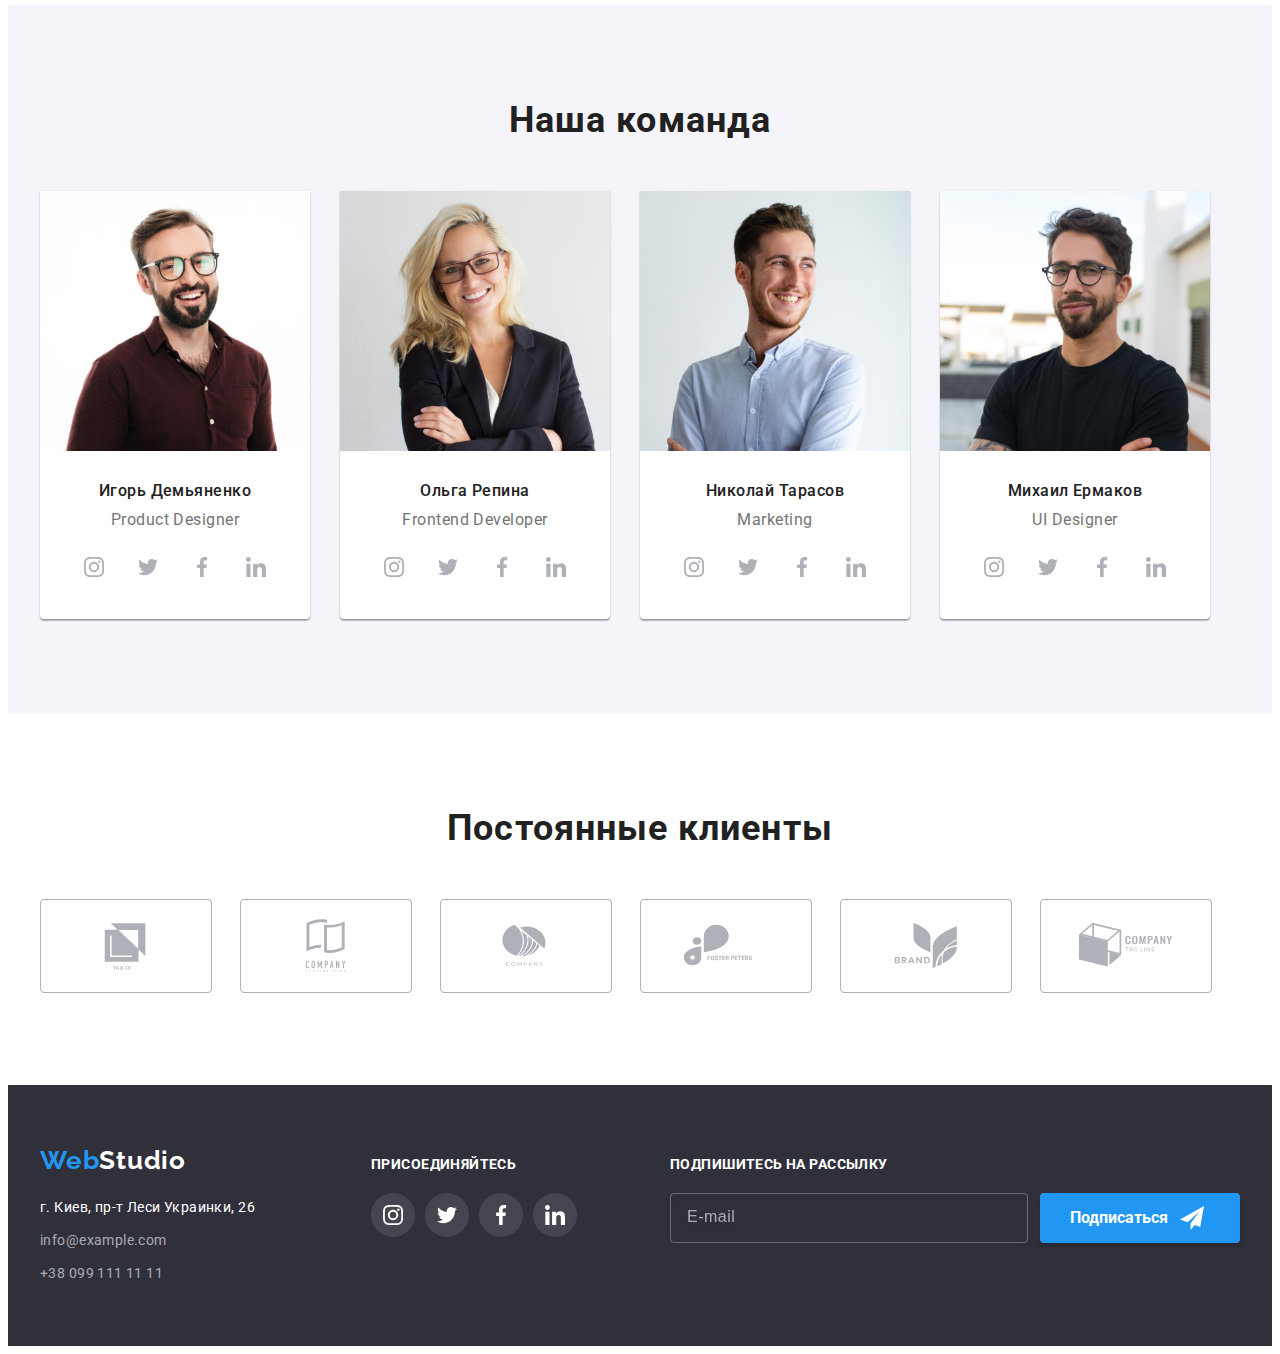
==== commit 0e1f1d38: "modal-check" ====
--- a/index.html
+++ b/index.html
@@ -376,9 +376,9 @@
     </main>
 
     <!-- Подвал -->
-    <footer class="futer-container">
+    <footer class="footer-container">
         <div class="container footer">
-            <div>
+            <div class="footer-div">
         <a  class="footer-logo" lang="en" href="./index.html"><span class="logo-part">Web</span>Studio</a>
         <address>
         <ul class="footer-list">
@@ -471,7 +471,7 @@
                 <label for="name" class="modal-lable">Имя</label>
                 <div class="modal-svg">
             <input type="text" name="name" id="name" class="modal-input">
-                <svg class="modal-svg-icon" width="18" heigth="18">
+                <svg class="modal-svg-icon" width="18" height="18">
                     <use href="./images/icons.svg#person-black"></use>
                 </svg>
                 </div>
@@ -482,7 +482,7 @@
                 <label for="tel" class="modal-lable">Телефон</label>
                  <div class="modal-svg">
             <input type="tel" name="tel" id="tel" class="modal-input">
-            <svg class="modal-svg-icon" width="18" heigth="18">
+            <svg class="modal-svg-icon" width="18" height="18">
                     <use href="./images/icons.svg#phone-black"></use>
                     
                 </svg>
@@ -494,18 +494,18 @@
                 <label for="email" class="modal-lable">Почта</label>
                  <div class="modal-svg">
             <input type="email" name="email" id="email" class="modal-input">
-            <svg class="modal-svg-icon" width="18" heigth="18">
+            <svg class="modal-svg-icon" width="18" height="18">
                     <use href="./images/icons.svg#email-black"></use>
                 </svg>
                 </div>
         </div>
 
-            <div class="form-field">
+            <div class="form-field modal-comment">
                 <label for="comment" class="modal-lable">Комментарий</label>
             <textarea name="comment" id="comment" class="modal-input comment" placeholder="Введите текст"></textarea>
         </div>
             
-            <div>
+            <div class="modal-checkbox">
                  <input type="checkbox" name="agreement" id="agreement"  class="checkbox  visually-hidden">
             <label for="agreement" class="agreement"> <span><svg class="check-icon" width="15" heigth="16">
                 <use href="./images/icons.svg#icon-check"></use>
--- a/css/style.css
+++ b/css/style.css
@@ -697,7 +697,7 @@
 
  /* footer */
 
- .futer-container {
+ .footer-container {
      padding-top: 60px;
      padding-bottom: 60px;
     background-color: #2F303A;
@@ -705,9 +705,11 @@
     margin-left: auto;
     margin-right: auto;
    
-    
- }
-
+ }
+
+ .footer-div {
+     flex-grow: 1;
+ } 
 
  .footer-link {
     font-style: normal;
@@ -868,6 +870,7 @@
 
 
  .modal-button {
+     
      position: absolute;
      top: 8px;
      right: 8px;
@@ -881,6 +884,7 @@
      margin-left: auto;
      margin-right: auto;
      transition: tra 250ms cubic-bezier(0.4, 0, 0.2, 1);
+     cursor: pointer;
 
  }
  .modal-button:focus, 
@@ -904,7 +908,7 @@
 .form-field {
     display: flex;
     flex-direction: column;
-    
+     margin-bottom: 10px;
     
 }
 
@@ -927,7 +931,7 @@
    outline: none;
    box-sizing: border-box;
    border-radius: 4px;
-   margin-bottom: 10px;
+  
    transition: border-color 250ms cubic-bezier(0.4, 0, 0.2, 1);
 }
 
@@ -948,8 +952,11 @@
     height: 120px;
     padding: 12px 16px;
     resize: none;
+    display: block;
+
+}
+.modal-comment {
     margin-bottom: 20px;
-
 }
 
 .modal-lable {
@@ -963,6 +970,11 @@
 
 }
 
+.modal-checkbox {
+    margin-bottom: 30px;
+
+}
+
 .modal-btn {
     display: block;
     margin-left: auto;
@@ -983,11 +995,14 @@
 }
 
 .modal-link {
+    display: block;
     color: var(--accent-color);
-    text-decoration-skip-ink: none;
+    /* text-decoration-skip-ink: none; */
     font-size: 14px;
     line-height: 1.71;
     letter-spacing: 00.03em;
+    margin-left: 5px;
+    text-decoration: underline;
 }
 
 .agreement {
@@ -997,7 +1012,7 @@
     letter-spacing: 0.03em;
     color: var(--primary-text-color);
     justify-content: center;
-    margin-bottom: 30px;
+    
     display: flex;
     align-items: baseline;
     
@@ -1011,6 +1026,7 @@
     border-radius: 2px;
     display: flex;
     margin-right: 7px;
+    
 
 }
 
@@ -1021,4 +1037,6 @@
 .checkbox:checked + .agreement span {
     background-color: var(--accent-color);
     border: none;
+   
+    
 }